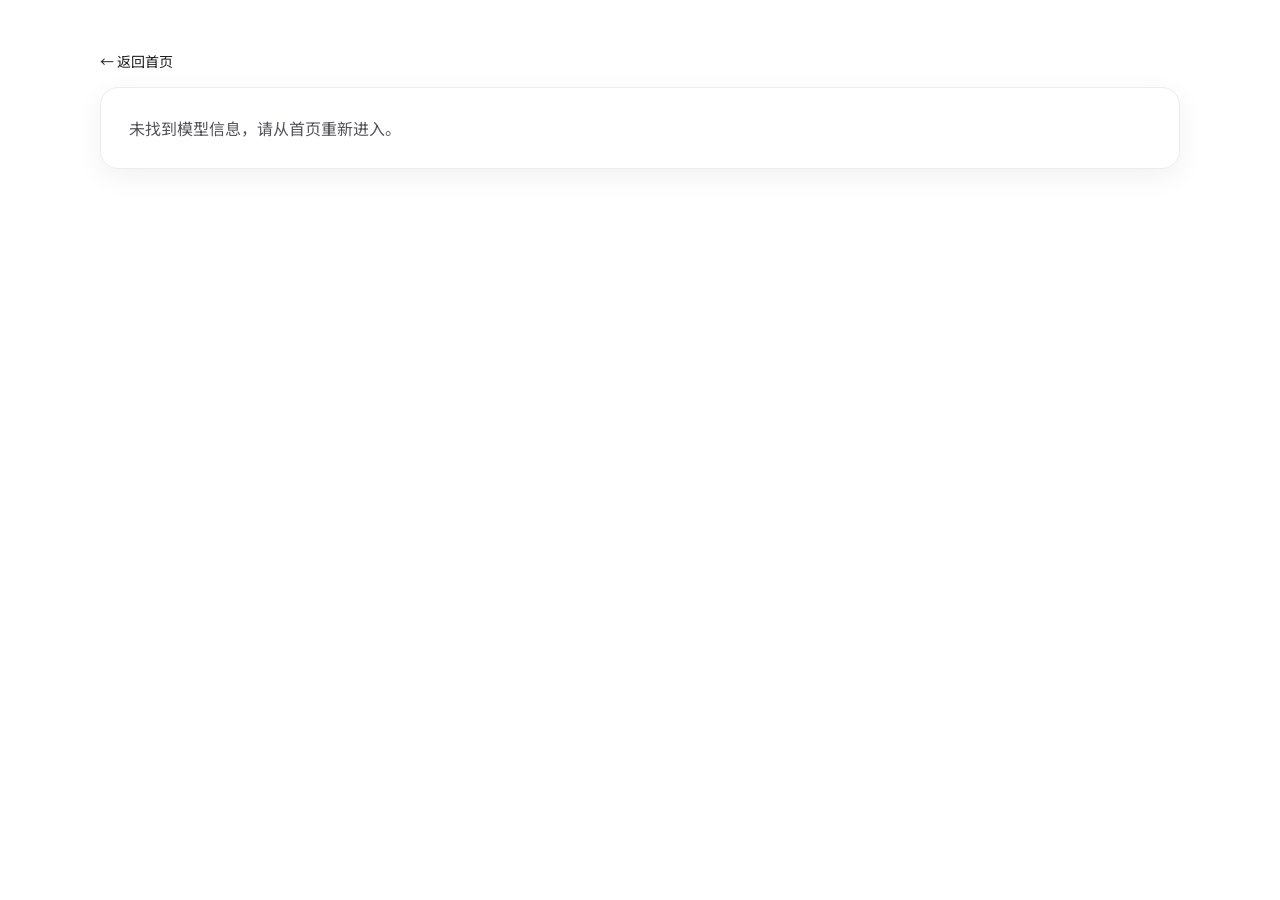
==== model.html @ 80a23a45 "feat: build AGIptr homepage and model detail pages" ====
<!doctype html>
<html lang="zh-CN">
  <head>
    <meta charset="UTF-8" />
    <meta name="viewport" content="width=device-width, initial-scale=1.0" />
    <title>AGIptr · 模型详情</title>
    <link rel="preconnect" href="https://fonts.googleapis.com" />
    <link rel="preconnect" href="https://fonts.gstatic.com" crossorigin />
    <link
      href="https://fonts.googleapis.com/css2?family=Noto+Sans+SC:wght@400;500;700&family=Orbitron:wght@700;900&display=swap"
      rel="stylesheet"
    />
    <link rel="stylesheet" href="./styles.css" />
  </head>
  <body>
    <main class="page detail-page">
      <a class="back-link" href="./index.html">← 返回首页</a>
      <section class="detail-card" id="model-detail"></section>
    </main>

    <script src="./model-data.js"></script>
    <script src="./detail.js"></script>
  </body>
</html>
---- styles.css ----
:root {
  --bg: #ffffff;
  --text-main: #101010;
  --text-sub: #52525b;
  --line: #ececf2;
  --line-hover: #d1d1dc;
  --shadow: 0 14px 35px rgba(17, 17, 20, 0.14);
}

* {
  box-sizing: border-box;
}

body {
  margin: 0;
  color: var(--text-main);
  background: var(--bg);
  font-family: "Noto Sans SC", system-ui, -apple-system, sans-serif;
}

.page {
  width: min(1080px, calc(100vw - 48px));
  margin: 0 auto;
  padding: 48px 0 64px;
}

.hero {
  text-align: center;
  margin-bottom: 48px;
}

.hero-logo {
  margin: 0;
  font-family: "Orbitron", sans-serif;
  font-size: clamp(74px, 15vw, 180px);
  letter-spacing: 0.08em;
  text-transform: uppercase;
  line-height: 1;
  background: linear-gradient(125deg, #111111 12%, #5f5f5f 46%, #111111 82%);
  -webkit-background-clip: text;
  background-clip: text;
  color: transparent;
  text-shadow: 0 18px 30px rgba(17, 17, 17, 0.14);
}

.hero-subtitle {
  margin: 12px 0 8px;
  color: var(--text-main);
  font-size: 20px;
  font-weight: 600;
}

.hero-date {
  margin: 0;
  color: var(--text-sub);
  font-size: 14px;
}

.section-title {
  margin: 0 0 16px;
  font-size: 20px;
}

.vendor-grid {
  display: grid;
  gap: 14px;
  grid-template-columns: repeat(auto-fit, minmax(120px, 1fr));
}

.vendor-card {
  position: relative;
  height: 120px;
  border: 1px solid var(--line);
  border-radius: 16px;
  display: flex;
  align-items: center;
  justify-content: center;
  overflow: hidden;
  background: #fff;
  text-decoration: none;
  color: inherit;
  transition: transform 0.25s ease, box-shadow 0.25s ease, border-color 0.25s ease;
}

.vendor-card:hover {
  transform: translateY(-7px);
  box-shadow: var(--shadow);
  border-color: var(--line-hover);
}

.vendor-logo {
  width: 50px;
  height: 50px;
  object-fit: contain;
  filter: contrast(1.08);
}

.vendor-initial {
  width: 52px;
  height: 52px;
  display: none;
  align-items: center;
  justify-content: center;
  border-radius: 999px;
  background: #f4f4f7;
  color: #2b2b31;
  font-size: 15px;
  font-weight: 700;
}

.vendor-card.logo-fallback .vendor-logo {
  display: none;
}

.vendor-card.logo-fallback .vendor-initial {
  display: inline-flex;
}

.vendor-name {
  position: absolute;
  bottom: 8px;
  left: 8px;
  right: 8px;
  text-align: center;
  font-size: 12px;
  font-weight: 600;
  color: #101010;
  background: rgba(255, 255, 255, 0.94);
  border: 1px solid #f0f0f4;
  border-radius: 999px;
  padding: 5px 8px;
  opacity: 0;
  transform: translateY(8px);
  transition: opacity 0.2s ease, transform 0.2s ease;
}

.vendor-card:hover .vendor-name {
  opacity: 1;
  transform: translateY(0);
}

.detail-page {
  min-height: 100vh;
}

.back-link {
  display: inline-flex;
  align-items: center;
  gap: 6px;
  text-decoration: none;
  color: #1e1e22;
  font-size: 14px;
  margin-bottom: 16px;
}

.detail-card {
  border: 1px solid var(--line);
  border-radius: 18px;
  padding: 28px;
  box-shadow: 0 8px 28px rgba(0, 0, 0, 0.06);
}

.detail-title {
  margin: 0 0 8px;
  font-size: clamp(26px, 4vw, 36px);
  line-height: 1.2;
}

.detail-id {
  margin: 0 0 20px;
  color: var(--text-sub);
}

.detail-grid {
  display: grid;
  grid-template-columns: repeat(auto-fit, minmax(220px, 1fr));
  gap: 14px;
}

.detail-item {
  border: 1px solid var(--line);
  border-radius: 12px;
  padding: 14px;
}

.detail-item-label {
  display: block;
  color: var(--text-sub);
  font-size: 13px;
  margin-bottom: 4px;
}

.detail-item-value {
  margin: 0;
  font-size: 17px;
  font-weight: 600;
}

.chip {
  display: inline-flex;
  align-items: center;
  border-radius: 999px;
  padding: 2px 10px;
  font-size: 14px;
  font-weight: 700;
  border: 1px solid #dbdde7;
}

.chip.moe {
  color: #4756ff;
  border-color: #c6ccff;
  background: #f3f5ff;
}

.chip.dense {
  color: #025f2f;
  border-color: #bde0cb;
  background: #f1faf5;
}

.empty-state {
  margin: 0;
  color: var(--text-sub);
}

@media (max-width: 640px) {
  .page {
    width: min(1080px, calc(100vw - 28px));
    padding-top: 28px;
  }

  .vendor-card {
    height: 108px;
  }
}
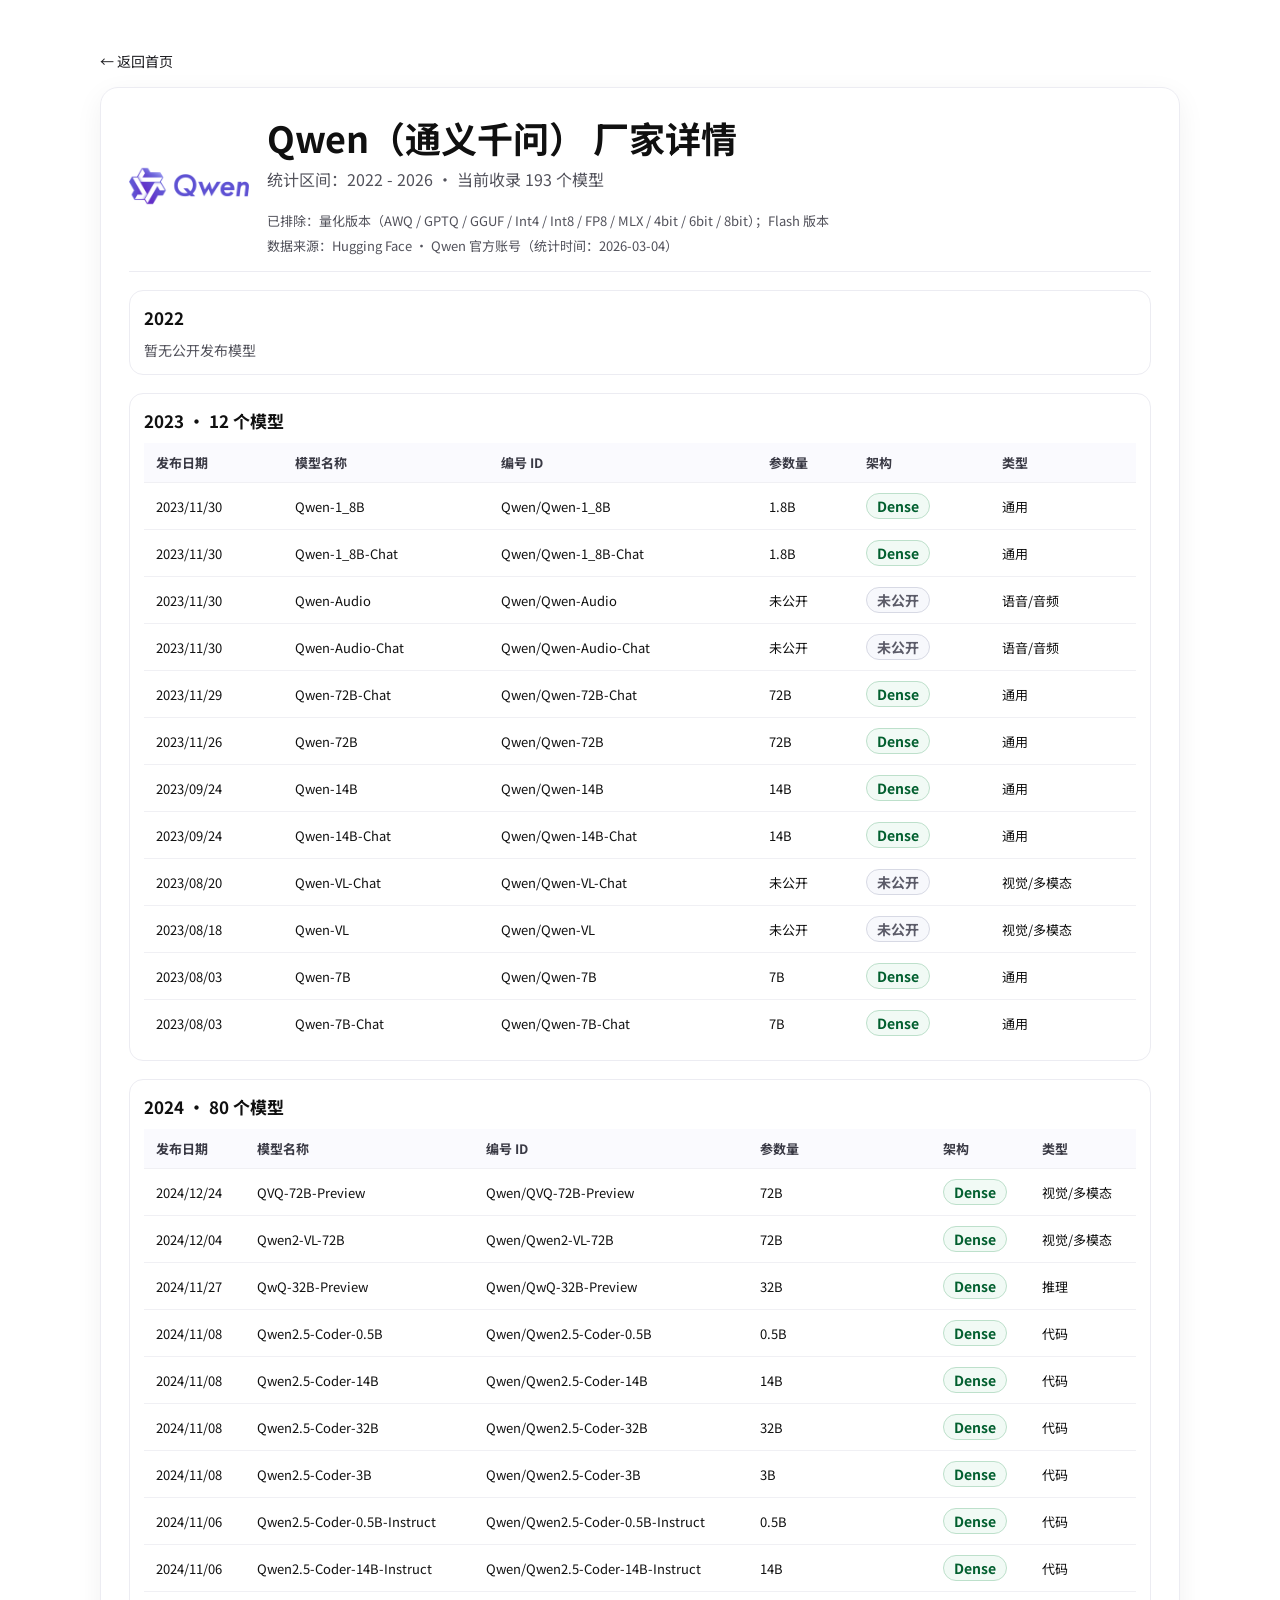
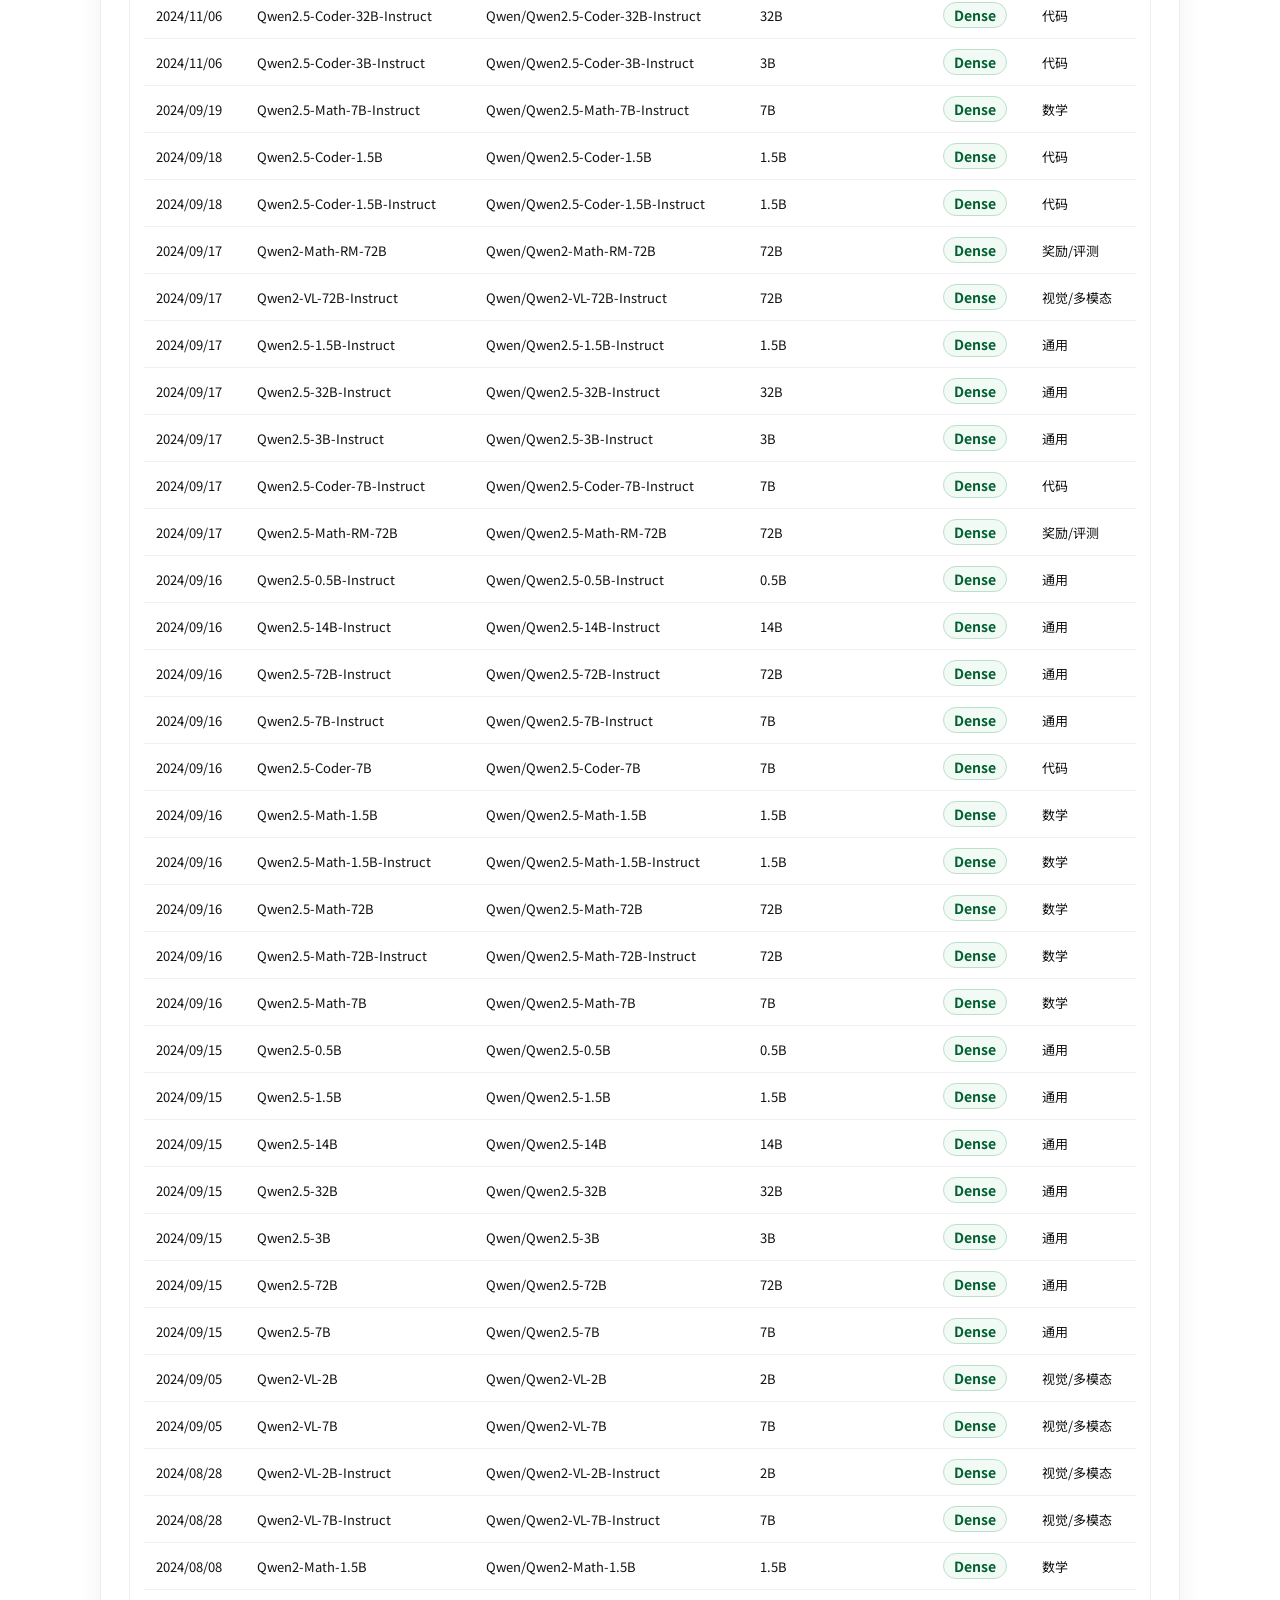
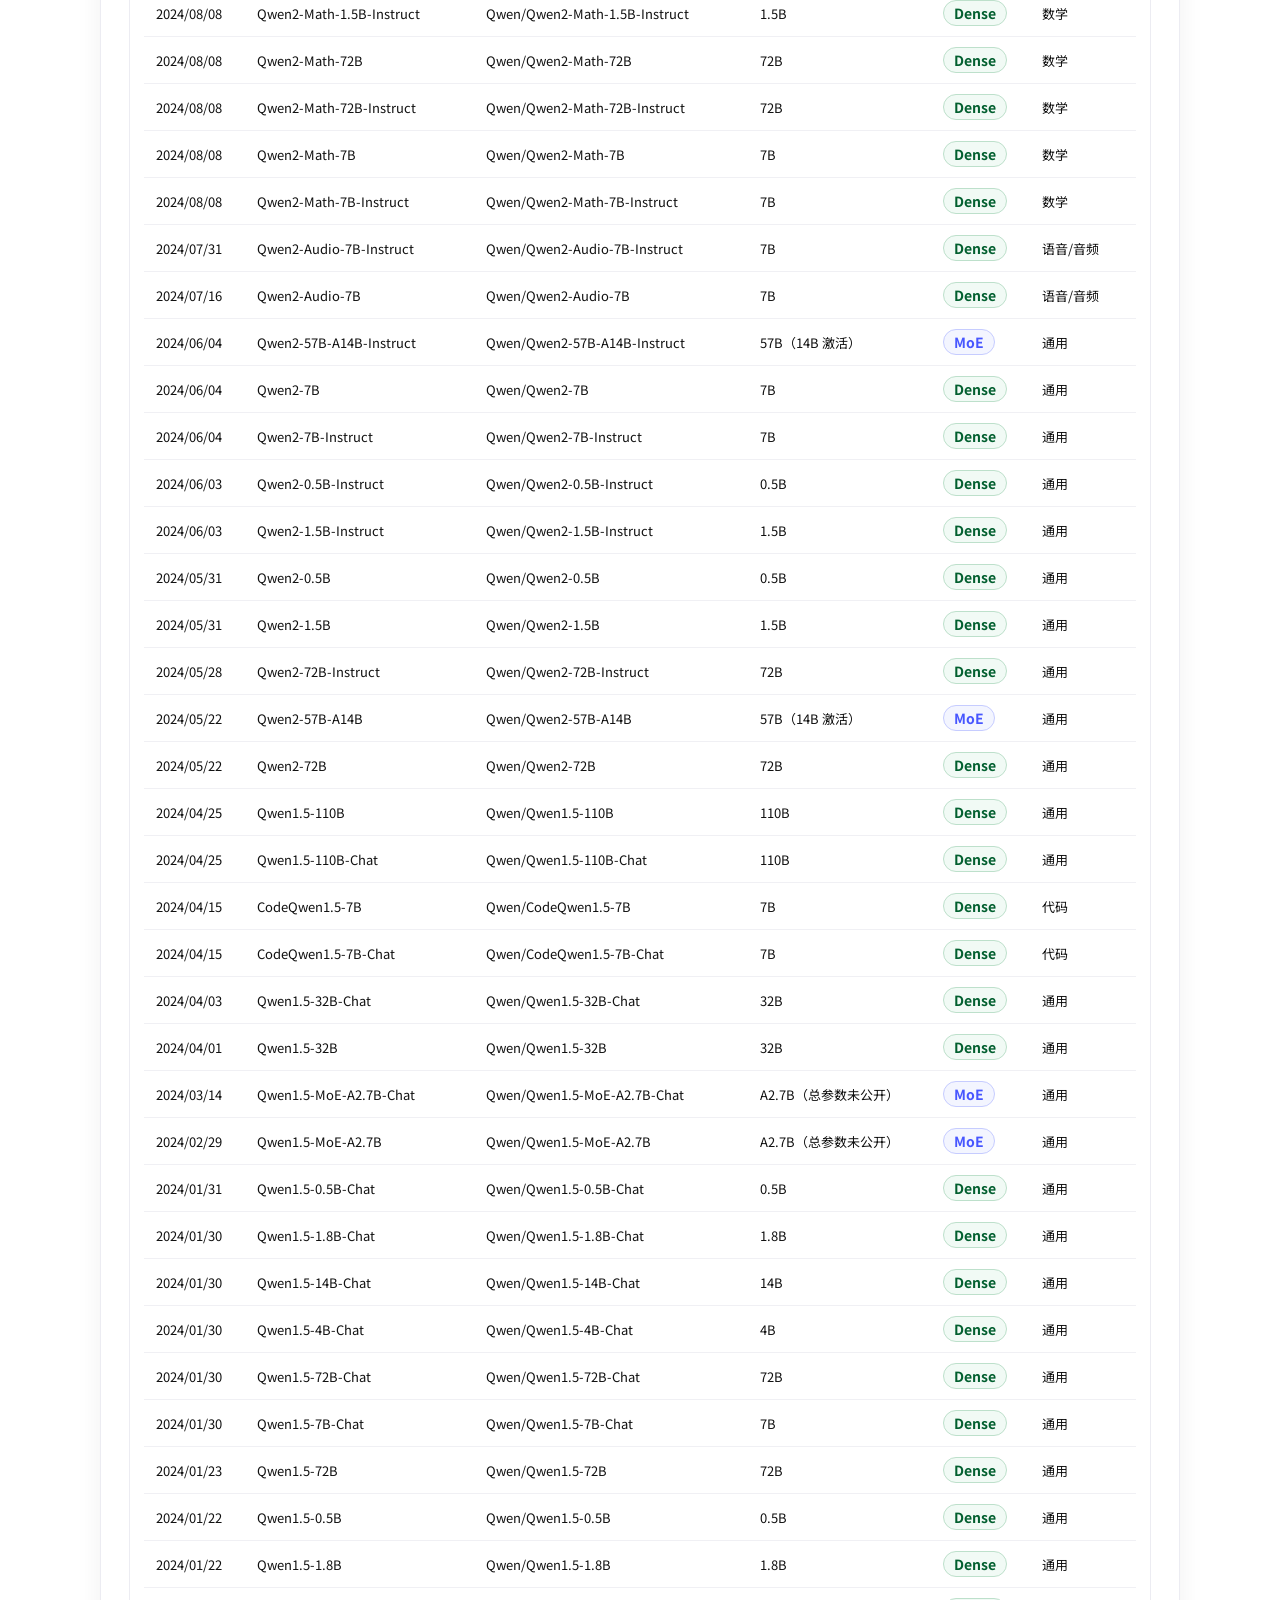
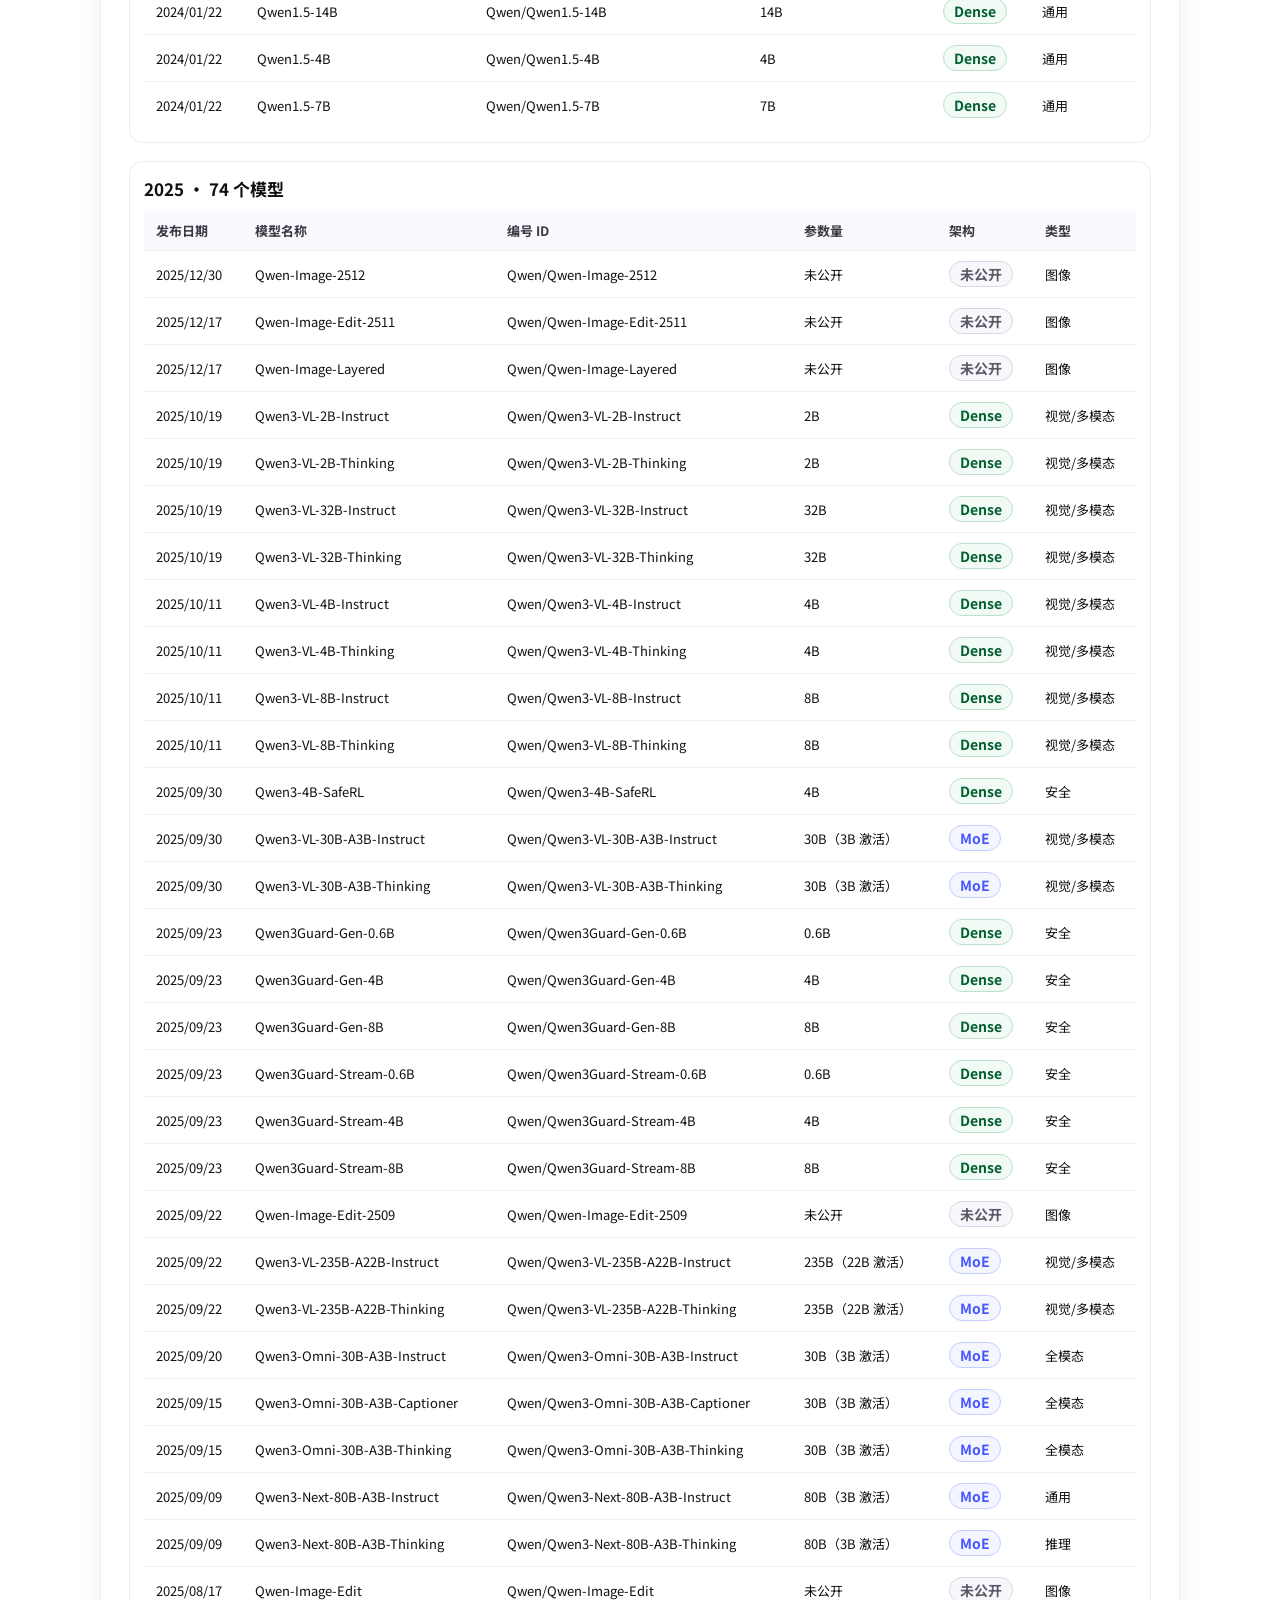
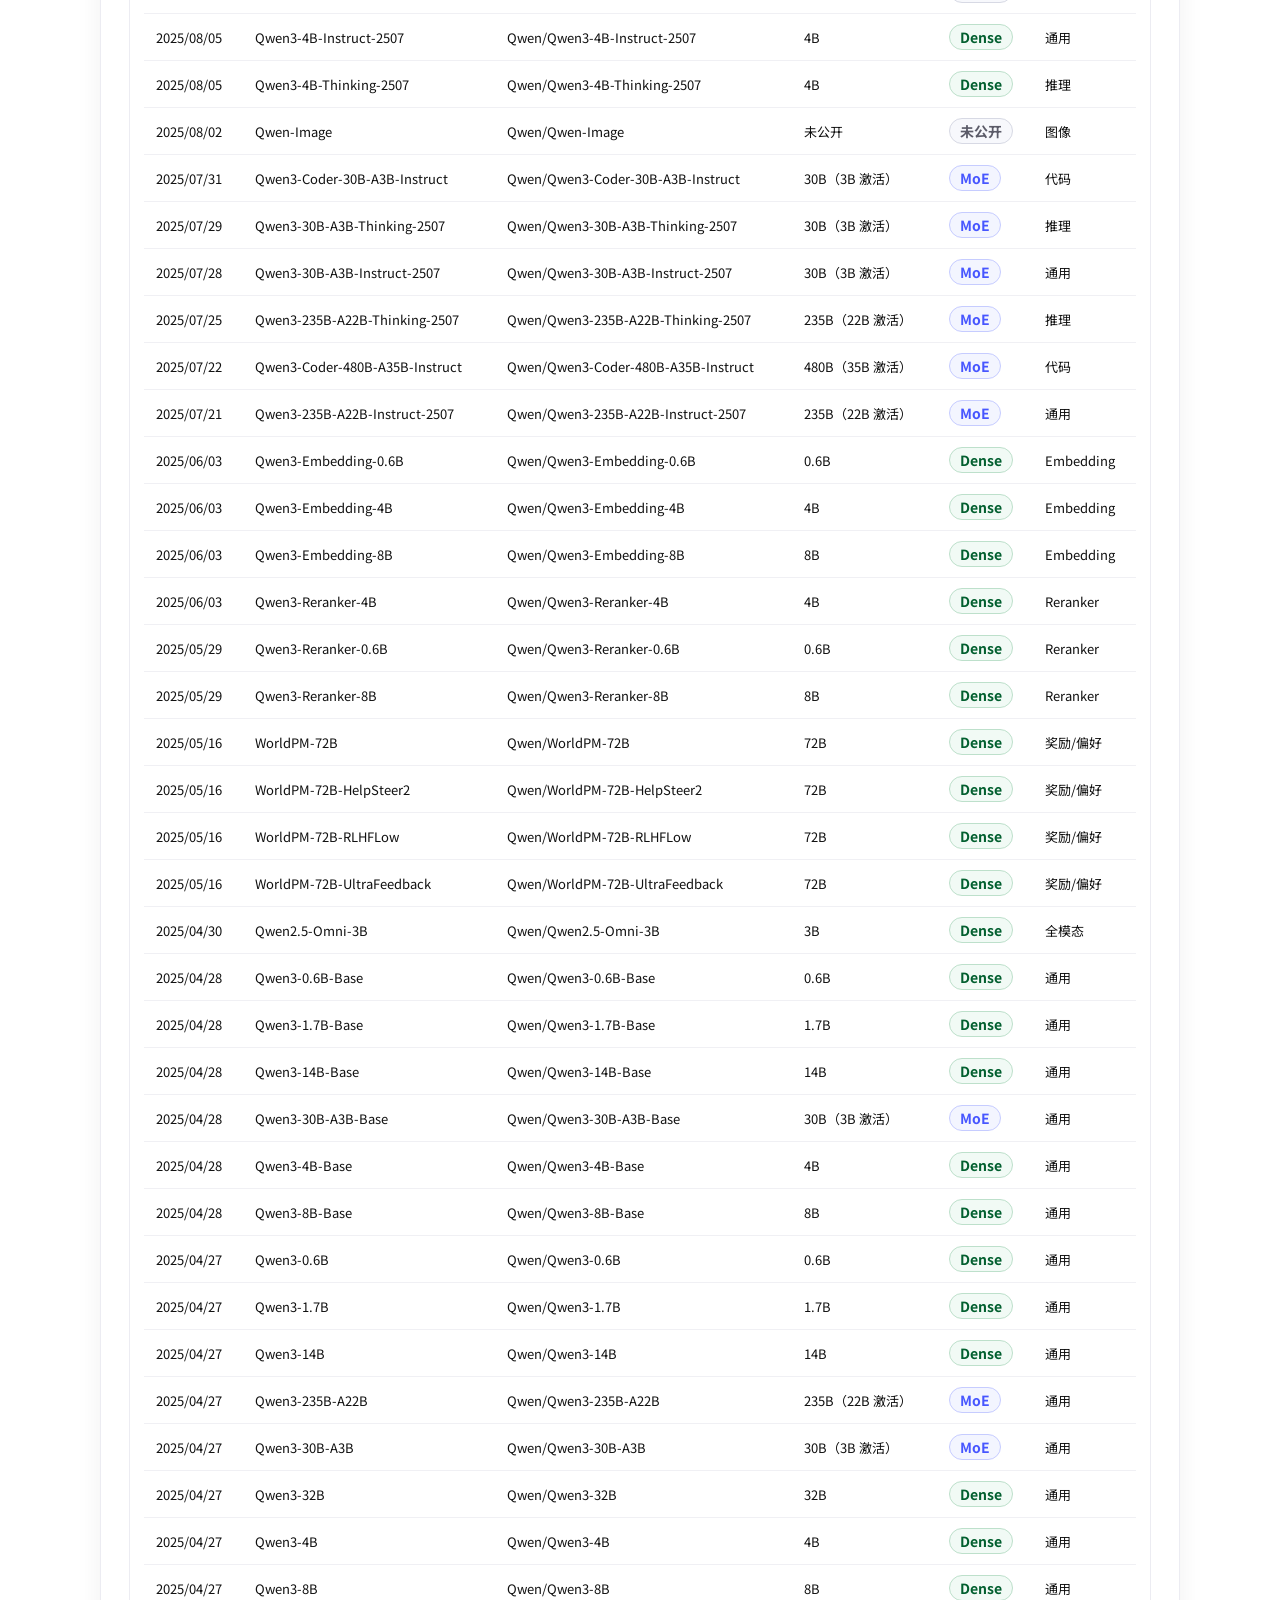
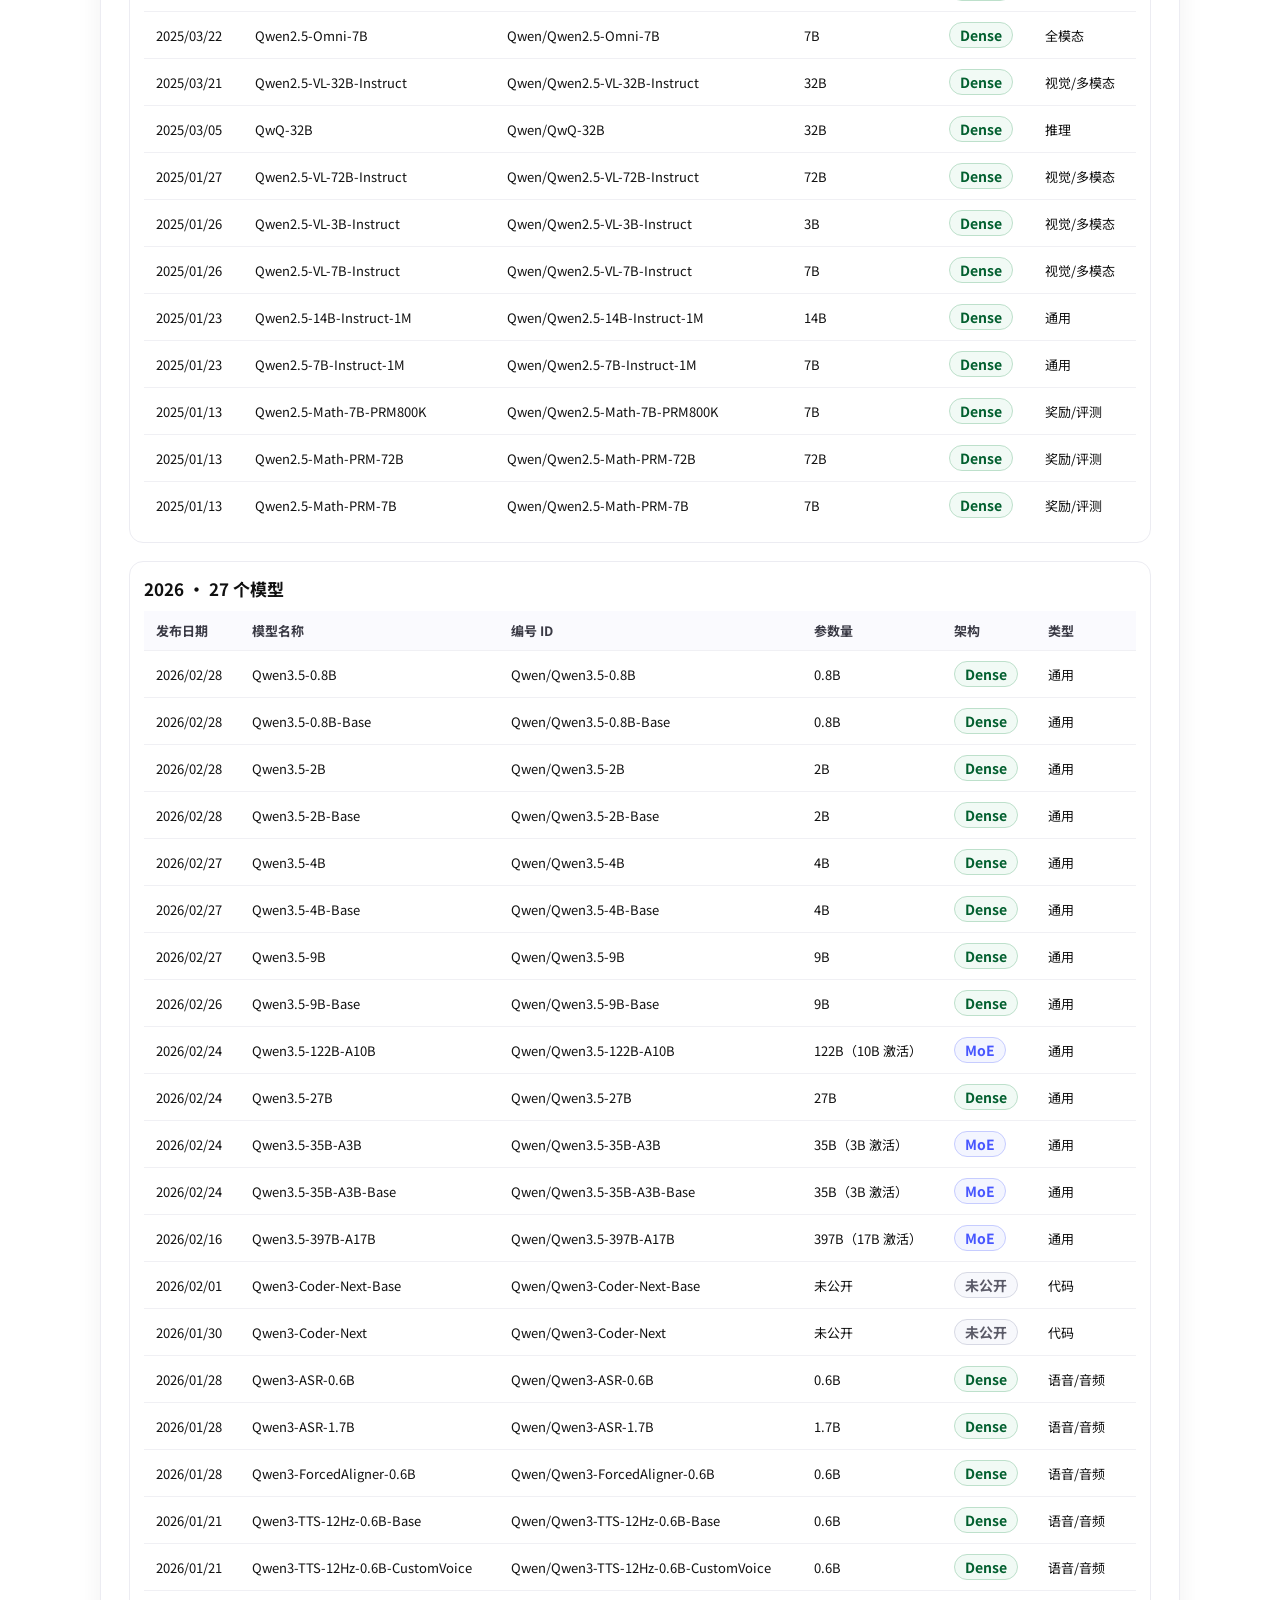
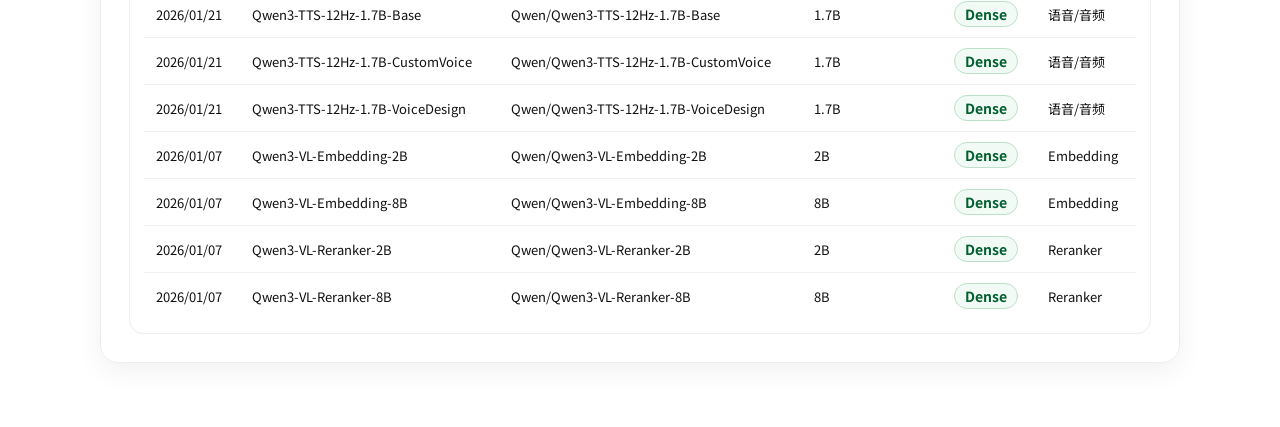
==== commit 55c76b08: "feat: add Qwen vendor timeline detail page" ====
--- a/model.html
+++ b/model.html
@@ -3,7 +3,7 @@
   <head>
     <meta charset="UTF-8" />
     <meta name="viewport" content="width=device-width, initial-scale=1.0" />
-    <title>AGIptr · 模型详情</title>
+    <title>AGIptr · 厂家详情</title>
     <link rel="preconnect" href="https://fonts.googleapis.com" />
     <link rel="preconnect" href="https://fonts.gstatic.com" crossorigin />
     <link
@@ -19,6 +19,7 @@
     </main>
 
     <script src="./model-data.js"></script>
+    <script src="./vendor-data.js"></script>
     <script src="./detail.js"></script>
   </body>
 </html>
--- a/styles.css
+++ b/styles.css
@@ -64,12 +64,14 @@
 .vendor-grid {
   display: grid;
   gap: 14px;
-  grid-template-columns: repeat(auto-fit, minmax(120px, 1fr));
+  grid-template-columns: repeat(5, minmax(0, 1fr));
+  grid-template-rows: repeat(5, minmax(0, 1fr));
+  min-width: 720px;
 }
 
 .vendor-card {
   position: relative;
-  height: 120px;
+  aspect-ratio: 1 / 1;
   border: 1px solid var(--line);
   border-radius: 16px;
   display: flex;
@@ -89,10 +91,11 @@
 }
 
 .vendor-logo {
-  width: 50px;
-  height: 50px;
+  width: 78%;
+  height: 78%;
+  max-width: 96px;
+  max-height: 64px;
   object-fit: contain;
-  filter: contrast(1.08);
 }
 
 .vendor-initial {
@@ -139,6 +142,11 @@
   transform: translateY(0);
 }
 
+.vendor-section {
+  overflow-x: auto;
+  padding-bottom: 6px;
+}
+
 .detail-page {
   min-height: 100vh;
 }
@@ -171,29 +179,81 @@
   color: var(--text-sub);
 }
 
-.detail-grid {
+.vendor-detail-header {
+  display: flex;
+  align-items: center;
+  gap: 18px;
+  padding-bottom: 16px;
+  border-bottom: 1px solid var(--line);
+}
+
+.vendor-detail-logo {
+  width: 120px;
+  height: 40px;
+  object-fit: contain;
+}
+
+.vendor-detail-copy {
+  min-width: 0;
+}
+
+.vendor-detail-tip,
+.vendor-detail-source {
+  margin: 6px 0 0;
+  font-size: 13px;
+  color: var(--text-sub);
+}
+
+.vendor-timeline {
+  margin-top: 18px;
   display: grid;
-  grid-template-columns: repeat(auto-fit, minmax(220px, 1fr));
-  gap: 14px;
-}
-
-.detail-item {
+  gap: 18px;
+}
+
+.vendor-year-block {
   border: 1px solid var(--line);
-  border-radius: 12px;
+  border-radius: 14px;
   padding: 14px;
 }
 
-.detail-item-label {
-  display: block;
-  color: var(--text-sub);
+.vendor-year-title {
+  margin: 0 0 10px;
+  font-size: 17px;
+}
+
+.vendor-year-empty {
+  margin: 0;
+  color: var(--text-sub);
+  font-size: 14px;
+}
+
+.vendor-table-wrap {
+  overflow-x: auto;
+}
+
+.vendor-table {
+  width: 100%;
+  border-collapse: collapse;
+  min-width: 760px;
+}
+
+.vendor-table th,
+.vendor-table td {
+  text-align: left;
+  padding: 10px 12px;
+  border-bottom: 1px solid #f0f0f4;
   font-size: 13px;
-  margin-bottom: 4px;
-}
-
-.detail-item-value {
-  margin: 0;
-  font-size: 17px;
-  font-weight: 600;
+  vertical-align: middle;
+}
+
+.vendor-table th {
+  font-weight: 700;
+  color: #3a3a45;
+  background: #fafafe;
+}
+
+.vendor-table tr:last-child td {
+  border-bottom: 0;
 }
 
 .chip {
@@ -218,6 +278,12 @@
   background: #f1faf5;
 }
 
+.chip.neutral {
+  color: #5b5b68;
+  border-color: #d7d9e4;
+  background: #f7f8fc;
+}
+
 .empty-state {
   margin: 0;
   color: var(--text-sub);
@@ -229,7 +295,13 @@
     padding-top: 28px;
   }
 
-  .vendor-card {
-    height: 108px;
+  .vendor-detail-header {
+    align-items: flex-start;
+    flex-direction: column;
   }
-}
+
+  .vendor-detail-logo {
+    width: 110px;
+    height: 36px;
+  }
+}
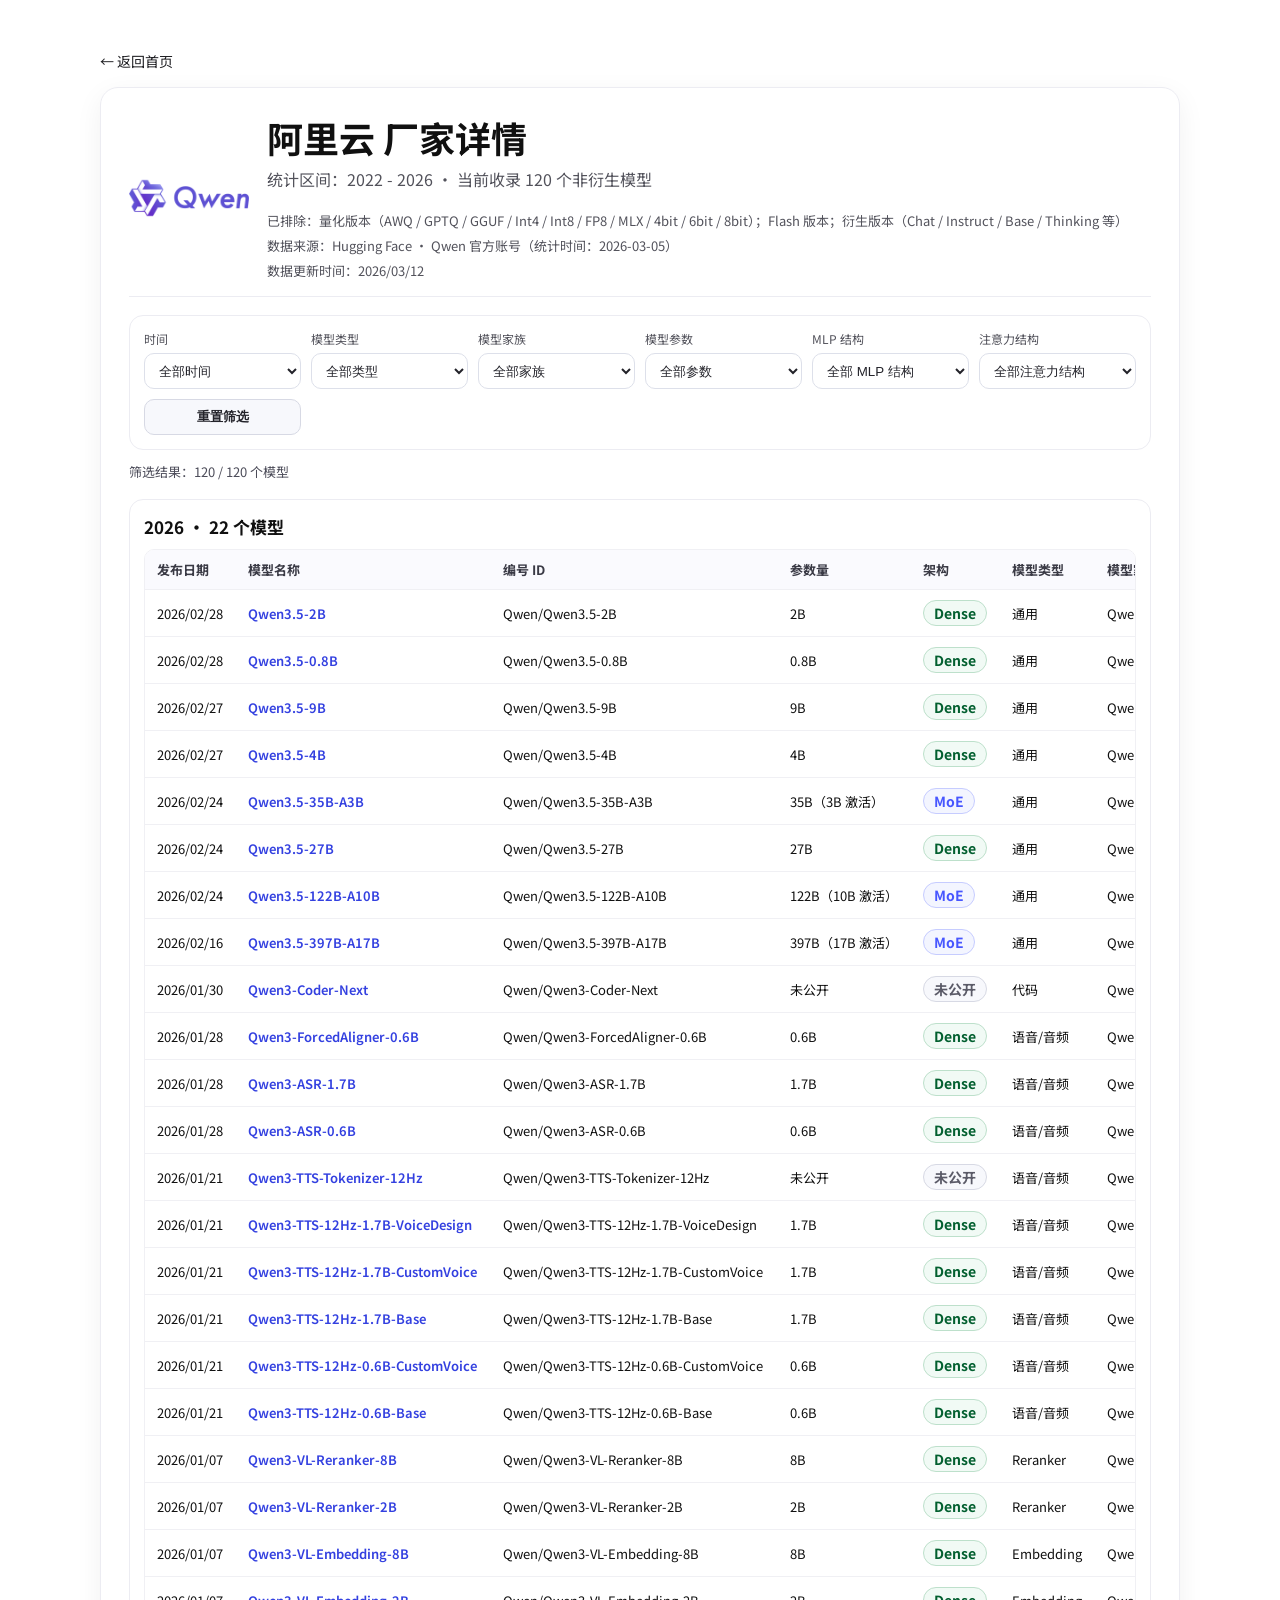
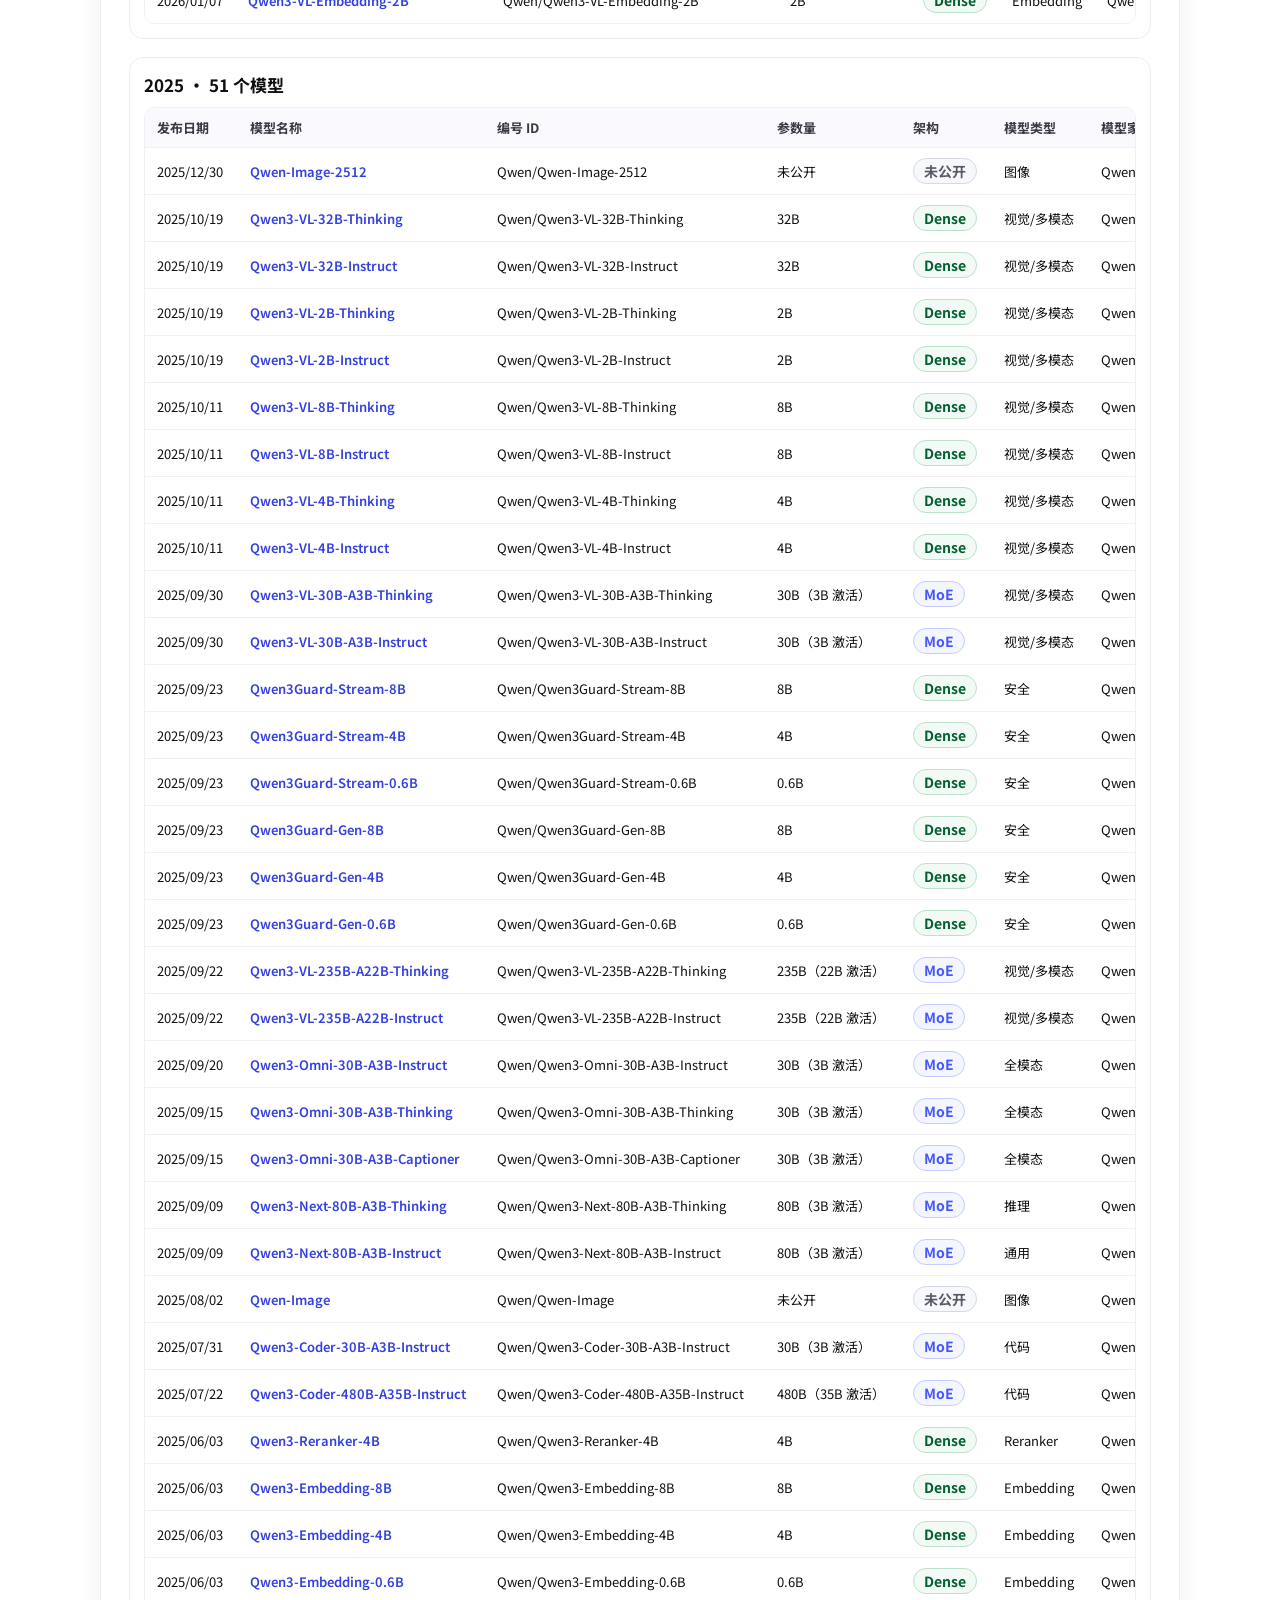
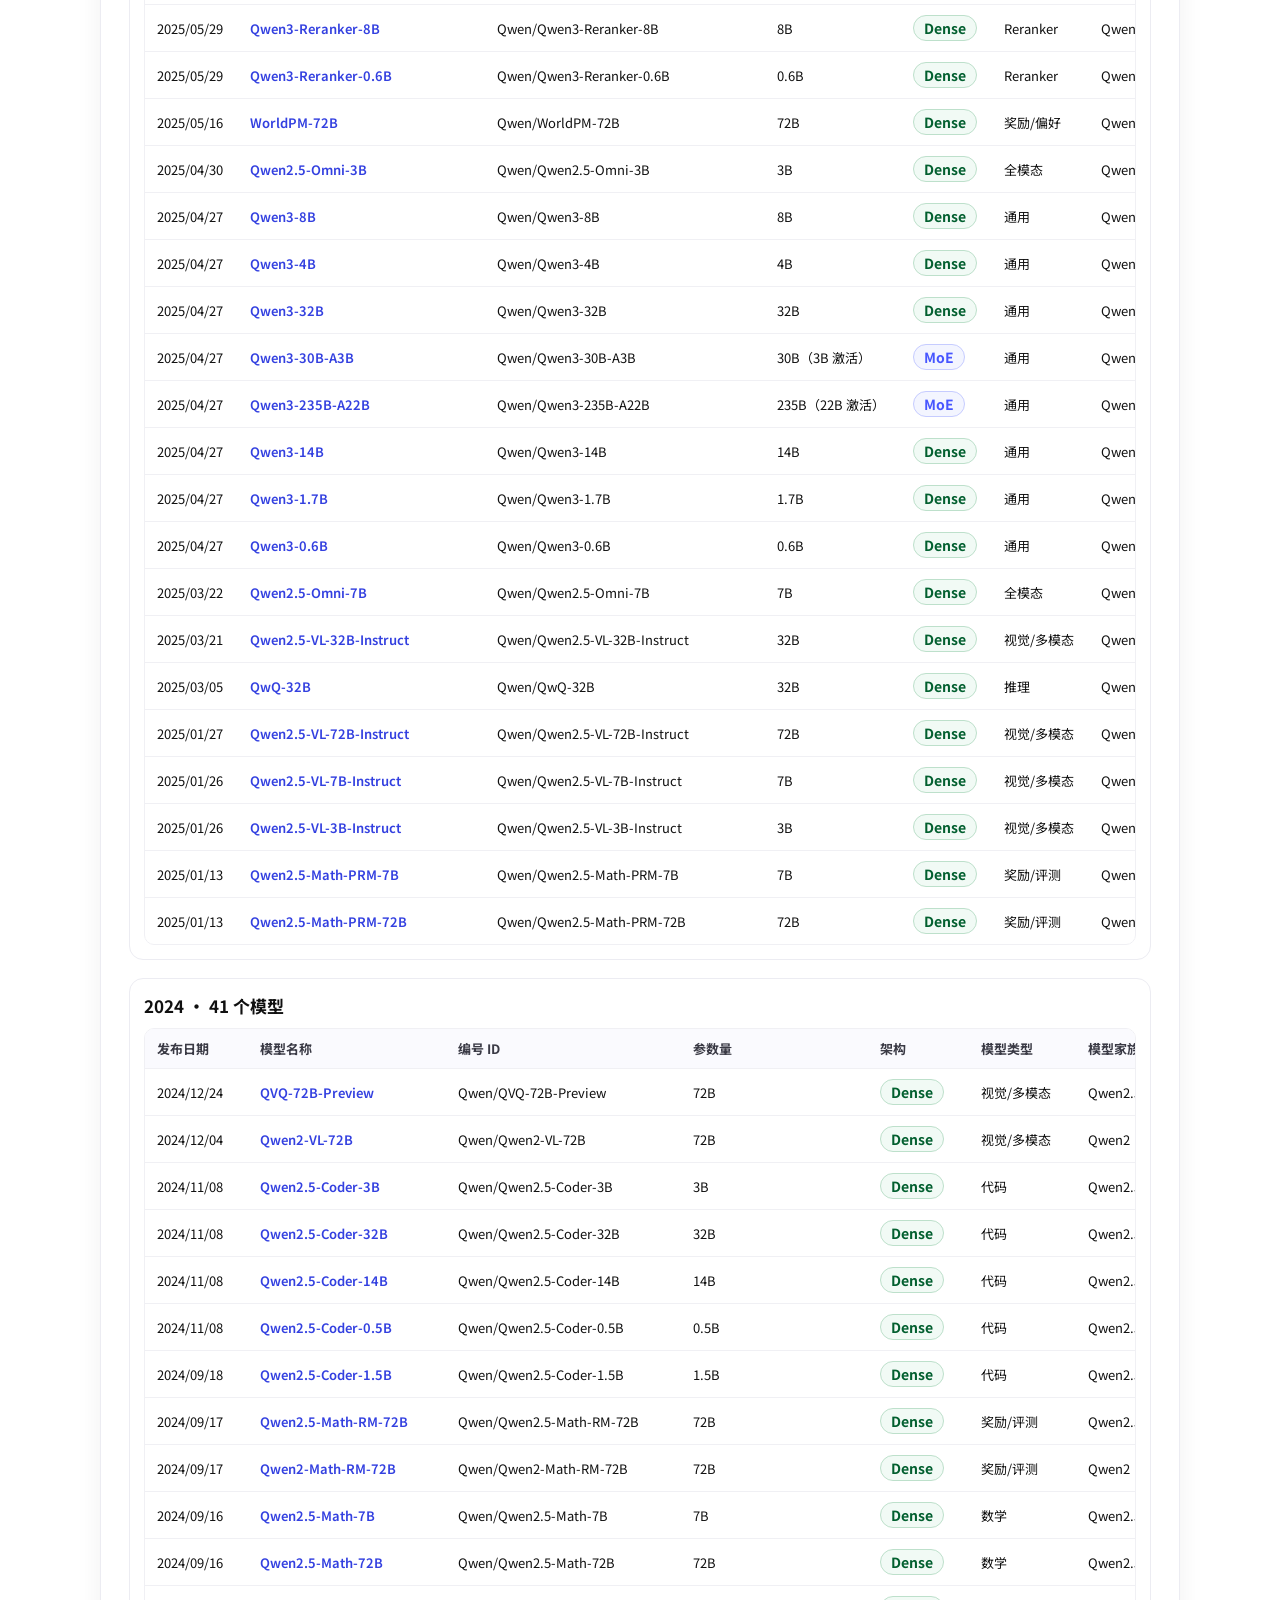
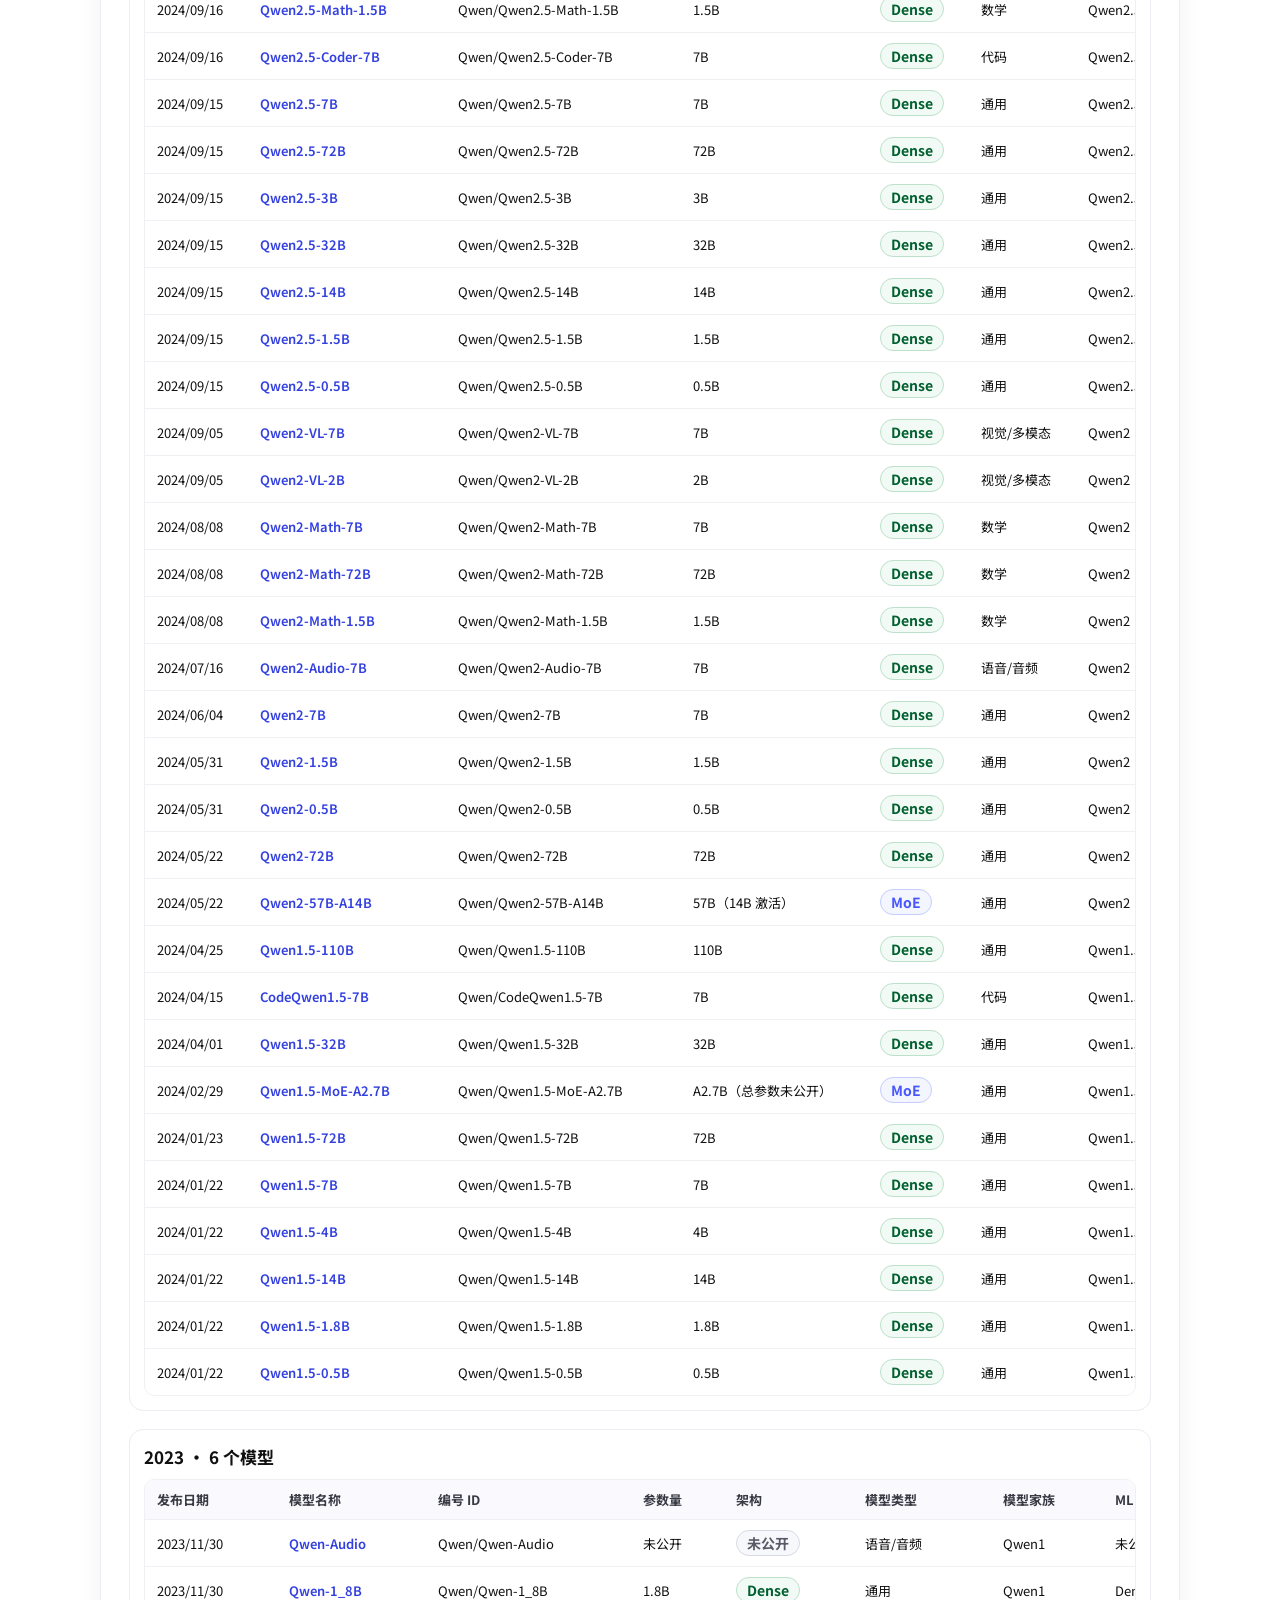
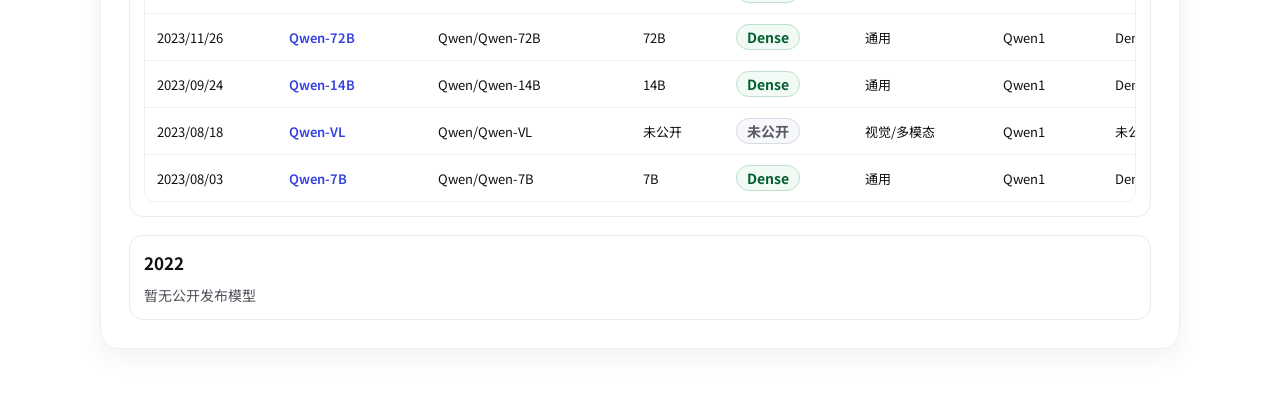
==== commit e7f94443: "fix(frontend): switch pages to generated site data Goal: make homepage and detail pages consume the " ====
--- a/model.html
+++ b/model.html
@@ -18,8 +18,7 @@
       <section class="detail-card" id="model-detail"></section>
     </main>
 
-    <script src="./model-data.js"></script>
-    <script src="./vendor-data.js"></script>
+    <script src="./data/generated/site-data.js"></script>
     <script src="./detail.js"></script>
   </body>
 </html>
--- a/styles.css
+++ b/styles.css
@@ -16,6 +16,10 @@
   color: var(--text-main);
   background: var(--bg);
   font-family: "Noto Sans SC", system-ui, -apple-system, sans-serif;
+}
+
+body.lightbox-open {
+  overflow: hidden;
 }
 
 .page {
@@ -210,10 +214,292 @@
   gap: 18px;
 }
 
+.vendor-filter-panel {
+  margin-top: 18px;
+  border: 1px solid var(--line);
+  border-radius: 14px;
+  padding: 14px;
+  display: grid;
+  gap: 10px;
+  grid-template-columns: repeat(auto-fit, minmax(150px, 1fr));
+  align-items: end;
+}
+
+.vendor-filter-item {
+  display: grid;
+  gap: 6px;
+}
+
+.vendor-filter-item label {
+  font-size: 12px;
+  color: var(--text-sub);
+}
+
+.vendor-filter-item select {
+  width: 100%;
+  border: 1px solid #dde0ea;
+  border-radius: 10px;
+  height: 36px;
+  background: #fff;
+  color: #23232a;
+  padding: 0 10px;
+}
+
+.vendor-filter-reset {
+  border: 1px solid #d7d9e4;
+  border-radius: 10px;
+  height: 36px;
+  background: #f7f8fc;
+  color: #23232a;
+  font-weight: 600;
+  cursor: pointer;
+}
+
+.vendor-filter-summary {
+  margin: 12px 0 0;
+  color: #4c4c59;
+  font-size: 13px;
+}
+
+.model-detail-panel,
+.model-derived-panel {
+  border: 1px solid var(--line);
+  border-radius: 14px;
+  padding: 14px;
+}
+
+.model-derived-panel {
+  margin-top: 16px;
+}
+
+.major-version-panel {
+  border: 1px solid var(--line);
+  border-radius: 14px;
+  padding: 14px;
+  margin-top: 16px;
+}
+
+.major-version-summary {
+  margin: 0 0 12px;
+  font-size: 14px;
+  color: #353543;
+}
+
+.major-version-layout {
+  display: grid;
+  gap: 12px;
+  grid-template-columns: minmax(260px, 360px) minmax(0, 1fr);
+}
+
+.major-version-figure {
+  margin: 0;
+  border: 1px solid #eceef6;
+  border-radius: 10px;
+  padding: 10px;
+  background: #fff;
+}
+
+.major-version-figure img {
+  width: 100%;
+  height: auto;
+  display: block;
+  border-radius: 8px;
+}
+
+.major-version-zoom-trigger {
+  width: 100%;
+  display: block;
+  border: 0;
+  padding: 0;
+  margin: 0;
+  background: transparent;
+  position: relative;
+  cursor: zoom-in;
+}
+
+.major-version-zoom-trigger img {
+  width: 100%;
+  height: auto;
+  display: block;
+  border-radius: 8px;
+}
+
+.major-version-zoom-hint {
+  position: absolute;
+  right: 10px;
+  bottom: 10px;
+  border-radius: 999px;
+  background: rgba(17, 17, 25, 0.78);
+  color: #fff;
+  font-size: 12px;
+  font-weight: 600;
+  padding: 4px 10px;
+  opacity: 0.86;
+  transition: opacity 0.2s ease;
+}
+
+.major-version-zoom-trigger:hover .major-version-zoom-hint {
+  opacity: 1;
+}
+
+.major-version-figure figcaption {
+  margin-top: 8px;
+  font-size: 12px;
+  color: var(--text-sub);
+}
+
+.major-version-metrics {
+  display: grid;
+  grid-template-columns: repeat(auto-fit, minmax(170px, 1fr));
+  gap: 10px;
+}
+
+.major-metric-item {
+  border: 1px solid #eceef5;
+  border-radius: 10px;
+  padding: 10px;
+}
+
+.major-metric-label {
+  display: block;
+  font-size: 12px;
+  color: var(--text-sub);
+  margin-bottom: 4px;
+}
+
+.major-metric-value {
+  margin: 0;
+  font-size: 14px;
+  color: #202028;
+  font-weight: 600;
+}
+
+.major-version-links {
+  margin-top: 12px;
+  display: flex;
+  flex-wrap: wrap;
+  gap: 8px;
+}
+
+.major-link {
+  border: 1px solid #d7d9e4;
+  border-radius: 999px;
+  padding: 6px 12px;
+  text-decoration: none;
+  color: #3340e0;
+  font-size: 13px;
+  font-weight: 600;
+}
+
+.major-link:hover {
+  background: #f4f6ff;
+}
+
+.major-version-source {
+  margin: 10px 0 0;
+  color: var(--text-sub);
+  font-size: 12px;
+}
+
+.architecture-lightbox {
+  position: fixed;
+  inset: 0;
+  z-index: 9999;
+  display: none;
+}
+
+.architecture-lightbox.is-open {
+  display: block;
+}
+
+.architecture-lightbox-backdrop {
+  position: absolute;
+  inset: 0;
+  background: rgba(10, 10, 15, 0.76);
+}
+
+.architecture-lightbox-panel {
+  position: relative;
+  margin: 26px auto;
+  width: min(1500px, calc(100vw - 40px));
+  height: calc(100vh - 52px);
+  display: grid;
+  gap: 10px;
+  grid-template-rows: minmax(0, 1fr) auto;
+  background: #fff;
+  border-radius: 14px;
+  padding: 16px;
+  box-shadow: 0 20px 50px rgba(8, 8, 14, 0.32);
+}
+
+.architecture-lightbox-close {
+  position: absolute;
+  top: 8px;
+  right: 8px;
+  width: 36px;
+  height: 36px;
+  border-radius: 999px;
+  border: 1px solid #d7d9e4;
+  background: rgba(255, 255, 255, 0.92);
+  color: #2d2d36;
+  font-size: 22px;
+  line-height: 1;
+  cursor: pointer;
+}
+
+.architecture-lightbox-image {
+  width: 100%;
+  height: 100%;
+  object-fit: contain;
+}
+
+.architecture-lightbox-caption {
+  margin: 0;
+  color: #4d4d59;
+  font-size: 13px;
+}
+
+.model-detail-grid {
+  display: grid;
+  grid-template-columns: repeat(auto-fit, minmax(180px, 1fr));
+  gap: 10px;
+}
+
+.model-detail-item {
+  border: 1px solid #eceef5;
+  border-radius: 10px;
+  padding: 10px;
+}
+
+.model-detail-label {
+  display: block;
+  font-size: 12px;
+  color: var(--text-sub);
+  margin-bottom: 4px;
+}
+
+.model-detail-value {
+  margin: 0;
+  font-size: 14px;
+  color: #202028;
+  font-weight: 600;
+}
+
+.model-link {
+  color: #3340e0;
+  text-decoration: none;
+  font-weight: 600;
+}
+
+.model-link:hover {
+  text-decoration: underline;
+}
+
 .vendor-year-block {
   border: 1px solid var(--line);
   border-radius: 14px;
   padding: 14px;
+  overflow: hidden;
 }
 
 .vendor-year-title {
@@ -229,12 +515,15 @@
 
 .vendor-table-wrap {
   overflow-x: auto;
+  width: 100%;
+  max-width: 100%;
+  border: 1px solid #f0f0f4;
+  border-radius: 10px;
 }
 
 .vendor-table {
-  width: 100%;
+  width: max(1240px, 100%);
   border-collapse: collapse;
-  min-width: 760px;
 }
 
 .vendor-table th,
@@ -244,6 +533,14 @@
   border-bottom: 1px solid #f0f0f4;
   font-size: 13px;
   vertical-align: middle;
+  white-space: nowrap;
+}
+
+.vendor-table td:nth-child(2),
+.vendor-table td:nth-child(3) {
+  max-width: 360px;
+  white-space: normal;
+  word-break: break-word;
 }
 
 .vendor-table th {
@@ -254,6 +551,10 @@
 
 .vendor-table tr:last-child td {
   border-bottom: 0;
+}
+
+.vendor-table tr.is-current td {
+  background: #eef2ff;
 }
 
 .chip {
@@ -300,8 +601,23 @@
     flex-direction: column;
   }
 
+  .vendor-filter-panel {
+    grid-template-columns: 1fr;
+  }
+
   .vendor-detail-logo {
     width: 110px;
     height: 36px;
   }
-}
+
+  .major-version-layout {
+    grid-template-columns: 1fr;
+  }
+
+  .architecture-lightbox-panel {
+    margin: 18px auto;
+    width: calc(100vw - 20px);
+    height: calc(100vh - 36px);
+    padding: 12px;
+  }
+}
